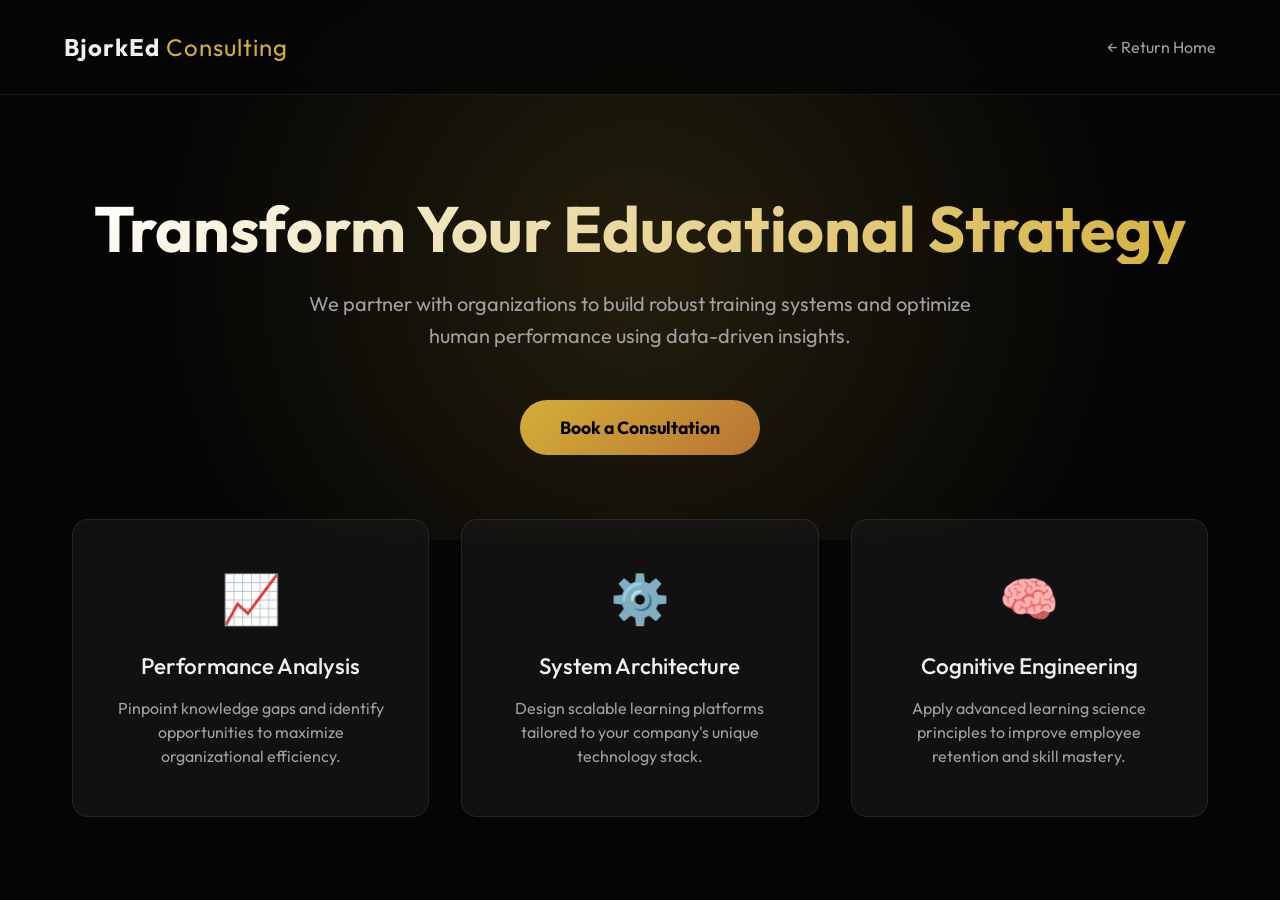
==== consulting/index.html @ 40d46040 "feat: add modern company front page, learning, and consulting platforms" ====
<!DOCTYPE html>
<html lang="en">
<head>
    <meta charset="UTF-8">
    <meta name="viewport" content="width=device-width, initial-scale=1.0">
    <title>Consulting Services | BjorkEd</title>
    <link href="https://fonts.googleapis.com/css2?family=Outfit:wght@300;400;500;700&display=swap" rel="stylesheet">
    <link rel="stylesheet" href="styles.css">
</head>
<body>
    <nav class="navbar">
        <div class="logo">BjorkEd <span>Consulting</span></div>
        <a href="/" class="back-link">← Return Home</a>
    </nav>

    <div class="hero-bg"></div>

    <main class="container">
        <section class="hero-section">
            <h1>Transform Your Educational Strategy</h1>
            <p>We partner with organizations to build robust training systems and optimize human performance using data-driven insights.</p>
            <button class="cta-btn">Book a Consultation</button>
        </section>

        <section class="services-grid">
            <div class="service-card">
                <div class="icon">📈</div>
                <h3>Performance Analysis</h3>
                <p>Pinpoint knowledge gaps and identify opportunities to maximize organizational efficiency.</p>
            </div>
            <div class="service-card">
                <div class="icon">⚙️</div>
                <h3>System Architecture</h3>
                <p>Design scalable learning platforms tailored to your company's unique technology stack.</p>
            </div>
            <div class="service-card">
                <div class="icon">🧠</div>
                <h3>Cognitive Engineering</h3>
                <p>Apply advanced learning science principles to improve employee retention and skill mastery.</p>
            </div>
        </section>
    </main>
</body>
</html>
---- consulting/styles.css ----
:root {
    --bg-color: #050505;
    --text-primary: #f0f0f0;
    --text-secondary: #a0a0a0;
    --accent-gold: #d4af37;
    --accent-copper: #b87333;
    --glass-bg: rgba(25, 25, 25, 0.6);
    --glass-border: rgba(255, 255, 255, 0.08);
}

* { margin: 0; padding: 0; box-sizing: border-box; }

body {
    font-family: 'Outfit', sans-serif;
    background-color: var(--bg-color);
    color: var(--text-primary);
    min-height: 100vh;
    display: flex;
    flex-direction: column;
}

.hero-bg {
    position: absolute;
    top: 0; left: 0; right: 0; height: 60vh;
    background: radial-gradient(circle at center, rgba(212, 175, 55, 0.15) 0%, transparent 70%);
    z-index: -1;
}

.navbar {
    padding: 2rem 4rem;
    display: flex;
    justify-content: space-between;
    align-items: center;
    border-bottom: 1px solid var(--glass-border);
    background: rgba(5,5,5,0.8);
    backdrop-filter: blur(10px);
    position: sticky;
    top: 0;
    z-index: 10;
}

.logo {
    font-size: 1.5rem;
    font-weight: 700;
    letter-spacing: 1px;
}
.logo span { color: var(--accent-gold); font-weight: 400; }

.back-link {
    color: var(--text-secondary);
    text-decoration: none;
    transition: color 0.3s;
}
.back-link:hover { color: #fff; }

.container {
    max-width: 1200px;
    margin: 0 auto;
    padding: 0 2rem;
    flex: 1;
    display: flex;
    flex-direction: column;
    justify-content: center;
}

.hero-section {
    text-align: center;
    padding: 6rem 0 4rem;
    animation: fadeIn 1s ease-out;
}

.hero-section h1 {
    font-size: 4rem;
    line-height: 1.1;
    margin-bottom: 1.5rem;
    background: linear-gradient(135deg, #fff, var(--accent-gold));
    -webkit-background-clip: text;
    color: transparent;
}

.hero-section p {
    font-size: 1.25rem;
    color: var(--text-secondary);
    max-width: 700px;
    margin: 0 auto 3rem;
    line-height: 1.6;
}

.cta-btn {
    background: linear-gradient(135deg, var(--accent-gold), var(--accent-copper));
    color: #000;
    font-size: 1.1rem;
    font-weight: 700;
    padding: 1rem 2.5rem;
    border: none;
    border-radius: 30px;
    cursor: pointer;
    transition: transform 0.3s, box-shadow 0.3s;
    font-family: inherit;
}
.cta-btn:hover {
    transform: translateY(-3px);
    box-shadow: 0 10px 20px rgba(212, 175, 55, 0.3);
}

.services-grid {
    display: grid;
    grid-template-columns: repeat(3, 1fr);
    gap: 2rem;
    padding-bottom: 5rem;
    animation: slideUp 1s ease-out 0.3s both;
}

.service-card {
    background: var(--glass-bg);
    border: 1px solid var(--glass-border);
    padding: 3rem 2rem;
    border-radius: 16px;
    text-align: center;
    backdrop-filter: blur(10px);
    transition: all 0.3s;
    position: relative;
    overflow: hidden;
}

.service-card::after {
    content: '';
    position: absolute;
    bottom: 0; left: 0; width: 100%; height: 3px;
    background: linear-gradient(to right, transparent, var(--accent-gold), transparent);
    opacity: 0;
    transition: opacity 0.3s;
}

.service-card:hover {
    transform: translateY(-5px);
    border-color: rgba(212, 175, 55, 0.3);
}
.service-card:hover::after { opacity: 1; }

.service-card .icon {
    font-size: 3rem;
    margin-bottom: 1.5rem;
}

.service-card h3 {
    font-size: 1.4rem;
    margin-bottom: 1rem;
    font-weight: 500;
}

.service-card p {
    color: var(--text-secondary);
    line-height: 1.5;
}

@keyframes fadeIn {
    from { opacity: 0; transform: scale(0.95); }
    to { opacity: 1; transform: scale(1); }
}

@keyframes slideUp {
    from { opacity: 0; transform: translateY(30px); }
    to { opacity: 1; transform: translateY(0); }
}
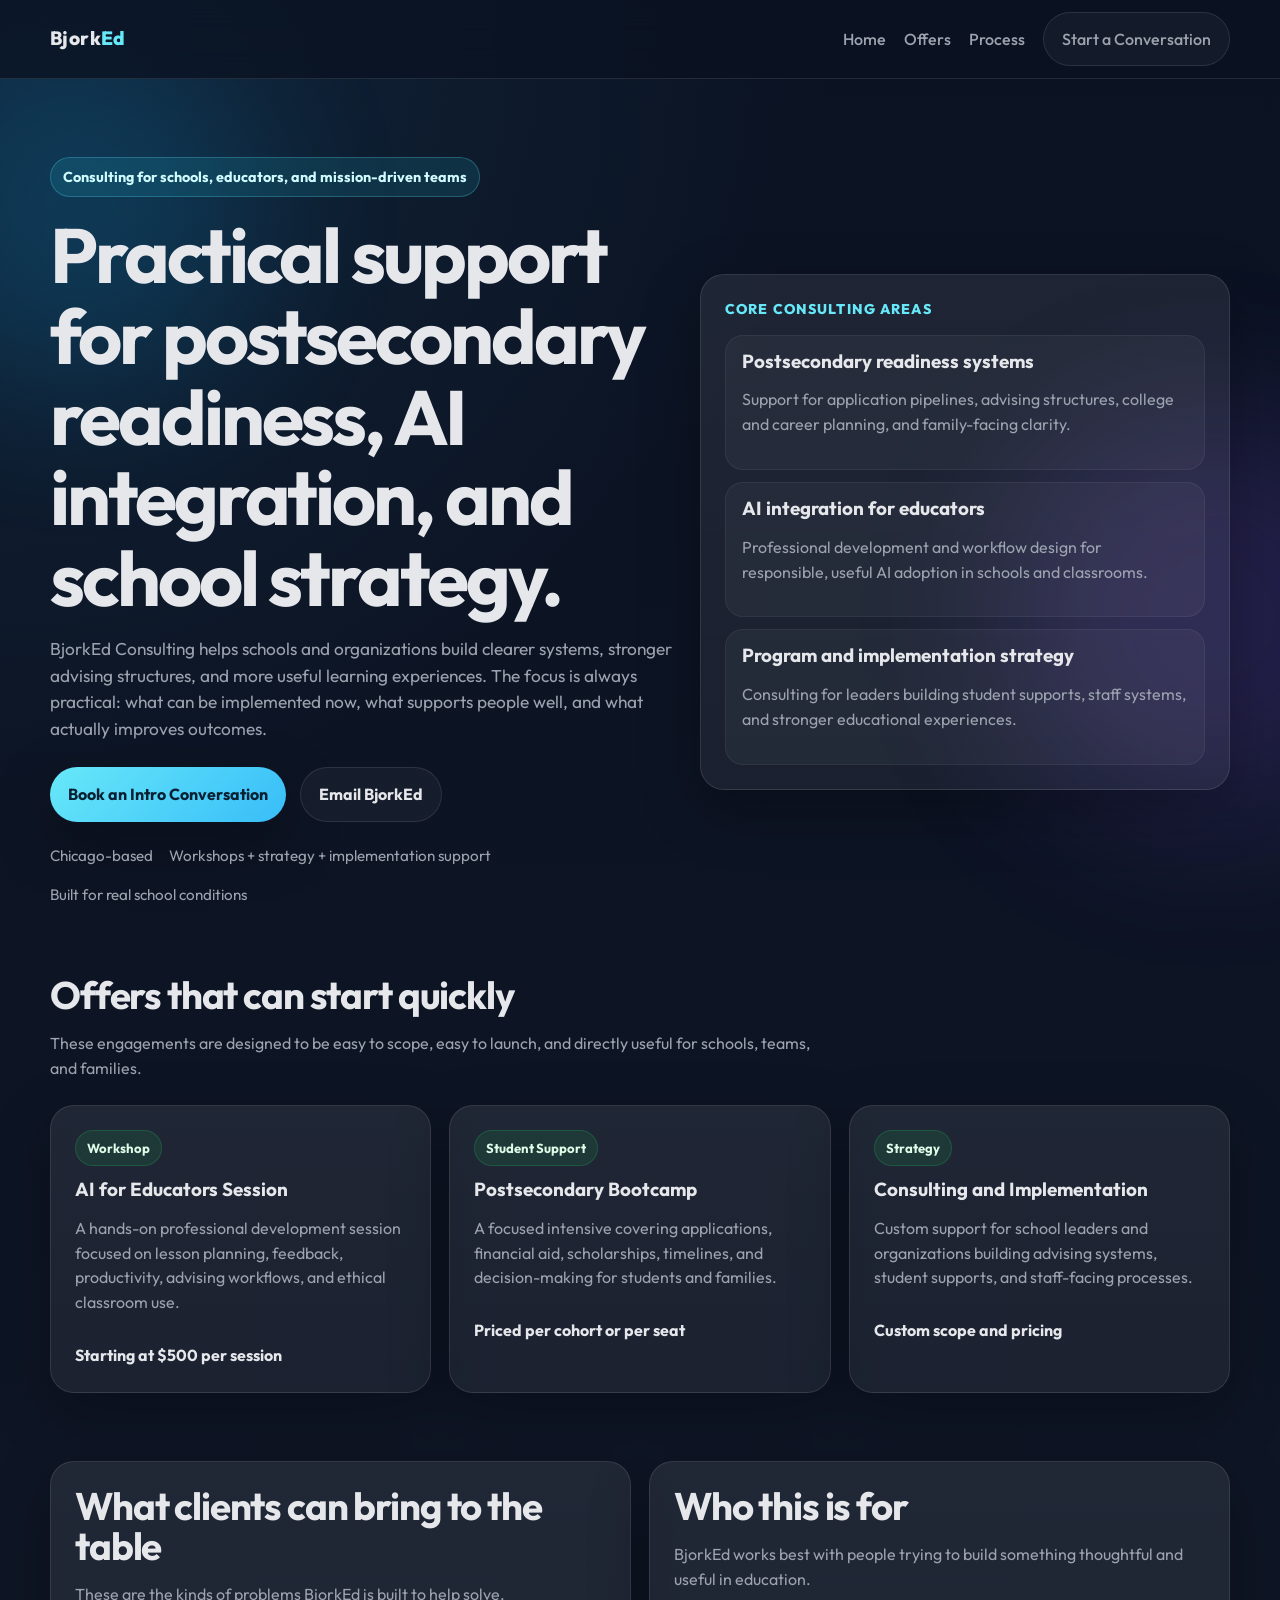
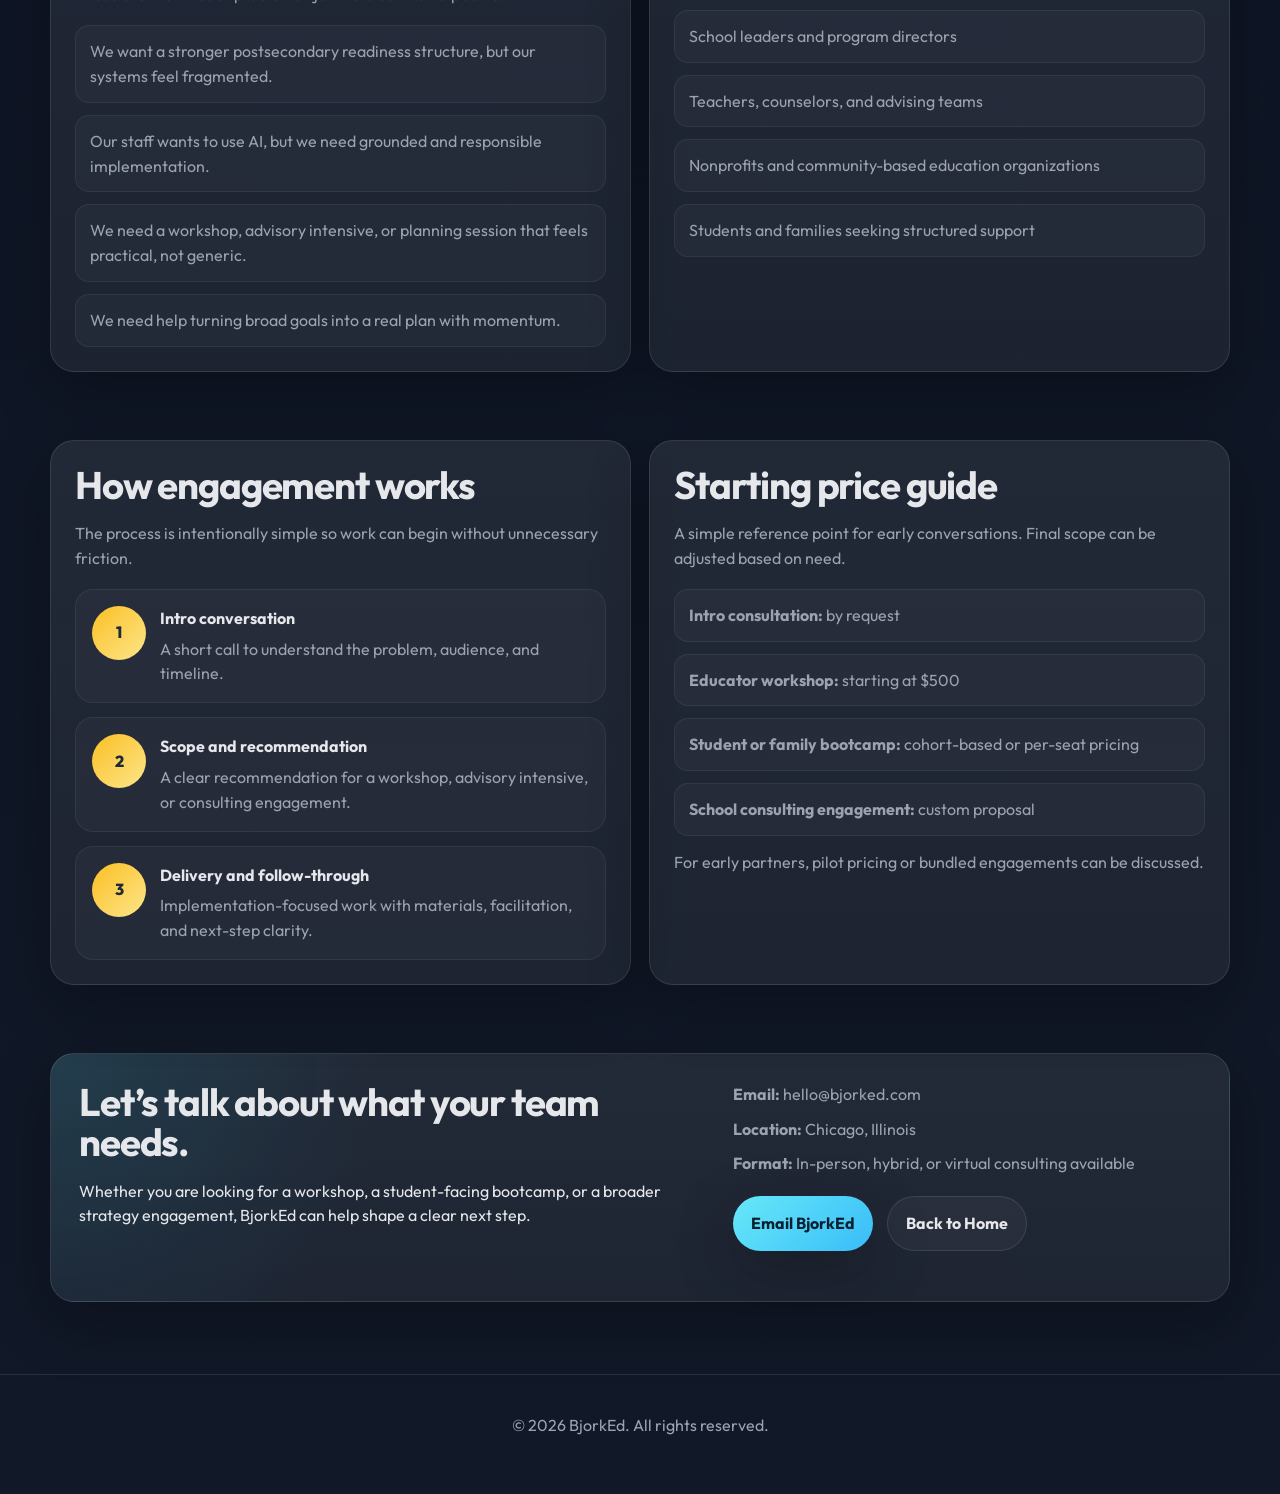
==== commit 5010e76d: "Revamp consulting/index.html with new layout and SEO Updated the HTML structure and styles for the c" ====
--- a/consulting/index.html
+++ b/consulting/index.html
@@ -1,44 +1,641 @@
 <!DOCTYPE html>
 <html lang="en">
 <head>
-    <meta charset="UTF-8">
-    <meta name="viewport" content="width=device-width, initial-scale=1.0">
-    <title>Consulting Services | BjorkEd</title>
-    <link href="https://fonts.googleapis.com/css2?family=Outfit:wght@300;400;500;700&display=swap" rel="stylesheet">
-    <link rel="stylesheet" href="styles.css">
+  <meta charset="UTF-8" />
+  <meta name="viewport" content="width=device-width, initial-scale=1.0" />
+  <meta
+    name="description"
+    content="BjorkEd consulting supports schools, educators, and mission-driven organizations with postsecondary readiness strategy, AI integration, workshops, and implementation support."
+  />
+  <title>BjorkEd Consulting | Strategy, Workshops, and School Support</title>
+
+  <link rel="preconnect" href="https://fonts.googleapis.com" />
+  <link rel="preconnect" href="https://fonts.gstatic.com" crossorigin />
+  <link
+    href="https://fonts.googleapis.com/css2?family=Outfit:wght@300;400;500;600;700;800&display=swap"
+    rel="stylesheet"
+  />
+  <style>
+    :root {
+      --bg: #0b1222;
+      --bg-2: #111827;
+      --panel: rgba(255, 255, 255, 0.06);
+      --panel-strong: rgba(255, 255, 255, 0.08);
+      --line: rgba(255, 255, 255, 0.1);
+      --text: #e5e7eb;
+      --muted: #9ca3af;
+      --accent: #67e8f9;
+      --accent-2: #38bdf8;
+      --green: #22c55e;
+      --gold: #fbbf24;
+      --shadow: 0 20px 60px rgba(0, 0, 0, 0.28);
+      --radius: 24px;
+      --max-width: 1180px;
+    }
+
+    * { box-sizing: border-box; }
+    html { scroll-behavior: smooth; }
+    body {
+      margin: 0;
+      font-family: "Outfit", sans-serif;
+      background:
+        radial-gradient(circle at top left, rgba(56, 189, 248, 0.12), transparent 25%),
+        linear-gradient(180deg, var(--bg) 0%, var(--bg-2) 100%);
+      color: var(--text);
+      line-height: 1.55;
+      overflow-x: hidden;
+    }
+
+    a { color: inherit; text-decoration: none; }
+
+    .container {
+      width: min(calc(100% - 32px), var(--max-width));
+      margin: 0 auto;
+    }
+
+    .background-blob {
+      position: fixed;
+      border-radius: 999px;
+      filter: blur(80px);
+      opacity: 0.18;
+      z-index: -1;
+      pointer-events: none;
+    }
+
+    .blob-1 {
+      width: 360px;
+      height: 360px;
+      background: #0ea5e9;
+      top: 4%;
+      left: -100px;
+    }
+
+    .blob-2 {
+      width: 420px;
+      height: 420px;
+      background: #8b5cf6;
+      right: -140px;
+      bottom: 8%;
+    }
+
+    .nav {
+      position: sticky;
+      top: 0;
+      z-index: 100;
+      backdrop-filter: blur(16px);
+      background: rgba(11, 18, 34, 0.78);
+      border-bottom: 1px solid var(--line);
+    }
+
+    .nav-inner {
+      display: flex;
+      align-items: center;
+      justify-content: space-between;
+      gap: 20px;
+      min-height: 78px;
+    }
+
+    .brand {
+      font-size: 1.2rem;
+      font-weight: 800;
+      letter-spacing: 0.02em;
+    }
+
+    .brand span { color: var(--accent); }
+
+    .nav-links {
+      display: flex;
+      align-items: center;
+      gap: 18px;
+      flex-wrap: wrap;
+    }
+
+    .nav-links a {
+      color: var(--muted);
+      font-weight: 500;
+      transition: color 0.2s ease;
+    }
+
+    .nav-links a:hover { color: var(--text); }
+
+    .menu-toggle {
+      display: none;
+      border: 1px solid var(--line);
+      background: rgba(255, 255, 255, 0.04);
+      color: var(--text);
+      border-radius: 14px;
+      padding: 10px 12px;
+      font-size: 1.1rem;
+      cursor: pointer;
+    }
+
+    .btn {
+      display: inline-flex;
+      align-items: center;
+      justify-content: center;
+      gap: 10px;
+      padding: 14px 18px;
+      border-radius: 999px;
+      font-weight: 700;
+      transition: transform 0.2s ease, border-color 0.2s ease, background 0.2s ease;
+    }
+
+    .btn:hover { transform: translateY(-1px); }
+
+    .btn-primary {
+      color: #082032;
+      background: linear-gradient(135deg, var(--accent), var(--accent-2));
+      box-shadow: var(--shadow);
+    }
+
+    .btn-secondary {
+      color: var(--text);
+      background: rgba(255, 255, 255, 0.04);
+      border: 1px solid var(--line);
+    }
+
+    h1, h2, h3 {
+      margin: 0 0 14px;
+      line-height: 1.05;
+    }
+
+    h1 {
+      font-size: clamp(2.7rem, 6vw, 4.8rem);
+      letter-spacing: -0.04em;
+    }
+
+    h2 {
+      font-size: clamp(1.8rem, 3vw, 2.5rem);
+      letter-spacing: -0.03em;
+    }
+
+    h3 { font-size: 1.18rem; }
+
+    .hero {
+      padding: 78px 0 34px;
+    }
+
+    .hero-grid {
+      display: grid;
+      grid-template-columns: 1.08fr 0.92fr;
+      gap: 28px;
+      align-items: center;
+    }
+
+    .eyebrow {
+      display: inline-block;
+      margin-bottom: 18px;
+      padding: 8px 12px;
+      font-size: 0.9rem;
+      font-weight: 700;
+      border-radius: 999px;
+      color: #cffafe;
+      background: rgba(34, 211, 238, 0.12);
+      border: 1px solid rgba(103, 232, 249, 0.24);
+    }
+
+    .subtitle,
+    .section-head p,
+    .card p,
+    .feature-list li,
+    .note,
+    .step p,
+    .contact-list li,
+    .hero-panel p,
+    .audience-list li,
+    .price-list li {
+      color: var(--muted);
+    }
+
+    .subtitle {
+      max-width: 720px;
+      font-size: 1.08rem;
+      margin-bottom: 24px;
+    }
+
+    .hero-actions,
+    .button-row {
+      display: flex;
+      gap: 14px;
+      flex-wrap: wrap;
+      margin-bottom: 22px;
+    }
+
+    .proof-points {
+      display: flex;
+      flex-wrap: wrap;
+      gap: 16px;
+      color: var(--muted);
+      font-size: 0.95rem;
+    }
+
+    .hero-panel,
+    .card,
+    .cta-box {
+      border: 1px solid var(--line);
+      background: linear-gradient(180deg, var(--panel-strong), var(--panel));
+      border-radius: var(--radius);
+      box-shadow: var(--shadow);
+    }
+
+    .hero-panel,
+    .card { padding: 24px; }
+
+    .card-label {
+      font-size: 0.88rem;
+      text-transform: uppercase;
+      letter-spacing: 0.08em;
+      font-weight: 800;
+      color: var(--accent);
+      margin-bottom: 14px;
+    }
+
+    .panel-block {
+      padding: 16px;
+      border-radius: 18px;
+      border: 1px solid rgba(255, 255, 255, 0.06);
+      background: rgba(255, 255, 255, 0.04);
+      margin-bottom: 12px;
+    }
+
+    .panel-block:last-child { margin-bottom: 0; }
+
+    .section { padding: 34px 0; }
+
+    .section-head {
+      max-width: 760px;
+      margin-bottom: 24px;
+    }
+
+    .section-head.compact { margin-bottom: 18px; }
+
+    .grid-3,
+    .grid-2 {
+      display: grid;
+      gap: 18px;
+    }
+
+    .grid-3 { grid-template-columns: repeat(3, 1fr); }
+    .grid-2 { grid-template-columns: 1fr 1fr; }
+
+    .tag {
+      display: inline-block;
+      margin-bottom: 14px;
+      padding: 7px 11px;
+      border-radius: 999px;
+      font-size: 0.82rem;
+      font-weight: 700;
+      color: #dcfce7;
+      background: rgba(34, 197, 94, 0.12);
+      border: 1px solid rgba(34, 197, 94, 0.22);
+    }
+
+    .price {
+      display: inline-block;
+      margin-top: 12px;
+      font-weight: 700;
+      color: var(--text);
+    }
+
+    .feature-list,
+    .audience-list,
+    .price-list,
+    .contact-list {
+      list-style: none;
+      padding: 0;
+      margin: 0;
+    }
+
+    .feature-list,
+    .audience-list,
+    .price-list {
+      display: grid;
+      gap: 12px;
+    }
+
+    .feature-list li,
+    .audience-list li,
+    .price-list li {
+      padding: 13px 14px;
+      border-radius: 14px;
+      border: 1px solid rgba(255, 255, 255, 0.06);
+      background: rgba(255, 255, 255, 0.03);
+    }
+
+    .steps {
+      display: grid;
+      gap: 14px;
+    }
+
+    .step {
+      display: grid;
+      grid-template-columns: 54px 1fr;
+      gap: 14px;
+      padding: 16px;
+      border-radius: 18px;
+      border: 1px solid rgba(255, 255, 255, 0.06);
+      background: rgba(255, 255, 255, 0.03);
+    }
+
+    .step-number {
+      width: 54px;
+      height: 54px;
+      display: grid;
+      place-items: center;
+      border-radius: 50%;
+      font-weight: 800;
+      color: #1f2937;
+      background: linear-gradient(135deg, var(--gold), #fde68a);
+    }
+
+    .step p { margin: 6px 0 0; }
+
+    .cta-box {
+      padding: 28px;
+      display: grid;
+      grid-template-columns: 1.15fr 0.85fr;
+      gap: 20px;
+      background:
+        radial-gradient(circle at top left, rgba(34, 211, 238, 0.12), transparent 28%),
+        linear-gradient(180deg, var(--panel-strong), var(--panel));
+    }
+
+    .contact-panel {
+      display: flex;
+      flex-direction: column;
+      justify-content: center;
+    }
+
+    .contact-list {
+      display: grid;
+      gap: 10px;
+      margin-bottom: 20px;
+    }
+
+    footer {
+      padding: 22px 16px 40px;
+      text-align: center;
+      color: var(--muted);
+      border-top: 1px solid var(--line);
+    }
+
+    @media (max-width: 980px) {
+      .hero-grid,
+      .grid-3,
+      .grid-2,
+      .cta-box {
+        grid-template-columns: 1fr;
+      }
+    }
+
+    @media (max-width: 760px) {
+      .menu-toggle {
+        display: inline-flex;
+      }
+
+      .nav-inner {
+        align-items: flex-start;
+        flex-wrap: wrap;
+        padding: 14px 0;
+      }
+
+      .nav-links {
+        display: none;
+        width: 100%;
+        flex-direction: column;
+        align-items: flex-start;
+        gap: 14px;
+        padding-top: 12px;
+      }
+
+      .nav-links.open { display: flex; }
+      .hero { padding-top: 56px; }
+      .hero-actions, .button-row { flex-direction: column; }
+      .hero-actions .btn, .button-row .btn { width: 100%; }
+      .proof-points { flex-direction: column; gap: 10px; }
+    }
+  </style>
 </head>
 <body>
-    <nav class="navbar">
-        <div class="logo">BjorkEd <span>Consulting</span></div>
-        <a href="/" class="back-link">← Return Home</a>
-    </nav>
-
-    <div class="hero-bg"></div>
-
-    <main class="container">
-        <section class="hero-section">
-            <h1>Transform Your Educational Strategy</h1>
-            <p>We partner with organizations to build robust training systems and optimize human performance using data-driven insights.</p>
-            <button class="cta-btn">Book a Consultation</button>
-        </section>
-
-        <section class="services-grid">
-            <div class="service-card">
-                <div class="icon">📈</div>
-                <h3>Performance Analysis</h3>
-                <p>Pinpoint knowledge gaps and identify opportunities to maximize organizational efficiency.</p>
+  <div class="background-blob blob-1"></div>
+  <div class="background-blob blob-2"></div>
+
+  <nav class="nav">
+    <div class="container nav-inner">
+      <a class="brand" href="../index.html">Bjork<span>Ed</span></a>
+
+      <button class="menu-toggle" id="menu-toggle" aria-label="Toggle menu" aria-expanded="false">
+        ☰
+      </button>
+
+      <div class="nav-links" id="nav-links">
+        <a href="../index.html">Home</a>
+        <a href="#offers">Offers</a>
+        <a href="#process">Process</a>
+        <a href="#contact" class="btn btn-secondary">Start a Conversation</a>
+      </div>
+    </div>
+  </nav>
+
+  <main>
+    <section class="hero container">
+      <div class="hero-grid">
+        <div>
+          <div class="eyebrow">Consulting for schools, educators, and mission-driven teams</div>
+          <h1>Practical support for postsecondary readiness, AI integration, and school strategy.</h1>
+          <p class="subtitle">
+            BjorkEd Consulting helps schools and organizations build clearer systems, stronger advising structures, and more useful learning experiences. The focus is always practical: what can be implemented now, what supports people well, and what actually improves outcomes.
+          </p>
+          <div class="hero-actions">
+            <a href="#contact" class="btn btn-primary">Book an Intro Conversation</a>
+            <a href="mailto:hello@bjorked.com?subject=BjorkEd%20Consulting%20Inquiry" class="btn btn-secondary">Email BjorkEd</a>
+          </div>
+          <div class="proof-points">
+            <span>Chicago-based</span>
+            <span>Workshops + strategy + implementation support</span>
+            <span>Built for real school conditions</span>
+          </div>
+        </div>
+
+        <div class="hero-panel">
+          <div class="card-label">Core consulting areas</div>
+          <div class="panel-block">
+            <h3>Postsecondary readiness systems</h3>
+            <p>Support for application pipelines, advising structures, college and career planning, and family-facing clarity.</p>
+          </div>
+          <div class="panel-block">
+            <h3>AI integration for educators</h3>
+            <p>Professional development and workflow design for responsible, useful AI adoption in schools and classrooms.</p>
+          </div>
+          <div class="panel-block">
+            <h3>Program and implementation strategy</h3>
+            <p>Consulting for leaders building student supports, staff systems, and stronger educational experiences.</p>
+          </div>
+        </div>
+      </div>
+    </section>
+
+    <section id="offers" class="section container">
+      <div class="section-head">
+        <h2>Offers that can start quickly</h2>
+        <p>These engagements are designed to be easy to scope, easy to launch, and directly useful for schools, teams, and families.</p>
+      </div>
+
+      <div class="grid-3">
+        <article class="card">
+          <span class="tag">Workshop</span>
+          <h3>AI for Educators Session</h3>
+          <p>
+            A hands-on professional development session focused on lesson planning, feedback, productivity, advising workflows, and ethical classroom use.
+          </p>
+          <span class="price">Starting at $500 per session</span>
+        </article>
+
+        <article class="card">
+          <span class="tag">Student Support</span>
+          <h3>Postsecondary Bootcamp</h3>
+          <p>
+            A focused intensive covering applications, financial aid, scholarships, timelines, and decision-making for students and families.
+          </p>
+          <span class="price">Priced per cohort or per seat</span>
+        </article>
+
+        <article class="card">
+          <span class="tag">Strategy</span>
+          <h3>Consulting and Implementation</h3>
+          <p>
+            Custom support for school leaders and organizations building advising systems, student supports, and staff-facing processes.
+          </p>
+          <span class="price">Custom scope and pricing</span>
+        </article>
+      </div>
+    </section>
+
+    <section class="section container">
+      <div class="grid-2">
+        <article class="card">
+          <div class="section-head compact">
+            <h2>What clients can bring to the table</h2>
+            <p>These are the kinds of problems BjorkEd is built to help solve.</p>
+          </div>
+          <ul class="audience-list">
+            <li>We want a stronger postsecondary readiness structure, but our systems feel fragmented.</li>
+            <li>Our staff wants to use AI, but we need grounded and responsible implementation.</li>
+            <li>We need a workshop, advisory intensive, or planning session that feels practical, not generic.</li>
+            <li>We need help turning broad goals into a real plan with momentum.</li>
+          </ul>
+        </article>
+
+        <article class="card">
+          <div class="section-head compact">
+            <h2>Who this is for</h2>
+            <p>BjorkEd works best with people trying to build something thoughtful and useful in education.</p>
+          </div>
+          <ul class="feature-list">
+            <li>School leaders and program directors</li>
+            <li>Teachers, counselors, and advising teams</li>
+            <li>Nonprofits and community-based education organizations</li>
+            <li>Students and families seeking structured support</li>
+          </ul>
+        </article>
+      </div>
+    </section>
+
+    <section id="process" class="section container">
+      <div class="grid-2">
+        <article class="card">
+          <div class="section-head compact">
+            <h2>How engagement works</h2>
+            <p>The process is intentionally simple so work can begin without unnecessary friction.</p>
+          </div>
+          <div class="steps">
+            <div class="step">
+              <div class="step-number">1</div>
+              <div>
+                <strong>Intro conversation</strong>
+                <p>A short call to understand the problem, audience, and timeline.</p>
+              </div>
             </div>
-            <div class="service-card">
-                <div class="icon">⚙️</div>
-                <h3>System Architecture</h3>
-                <p>Design scalable learning platforms tailored to your company's unique technology stack.</p>
+            <div class="step">
+              <div class="step-number">2</div>
+              <div>
+                <strong>Scope and recommendation</strong>
+                <p>A clear recommendation for a workshop, advisory intensive, or consulting engagement.</p>
+              </div>
             </div>
-            <div class="service-card">
-                <div class="icon">🧠</div>
-                <h3>Cognitive Engineering</h3>
-                <p>Apply advanced learning science principles to improve employee retention and skill mastery.</p>
+            <div class="step">
+              <div class="step-number">3</div>
+              <div>
+                <strong>Delivery and follow-through</strong>
+                <p>Implementation-focused work with materials, facilitation, and next-step clarity.</p>
+              </div>
             </div>
-        </section>
-    </main>
+          </div>
+        </article>
+
+        <article class="card">
+          <div class="section-head compact">
+            <h2>Starting price guide</h2>
+            <p>A simple reference point for early conversations. Final scope can be adjusted based on need.</p>
+          </div>
+          <ul class="price-list">
+            <li><strong>Intro consultation:</strong> by request</li>
+            <li><strong>Educator workshop:</strong> starting at $500</li>
+            <li><strong>Student or family bootcamp:</strong> cohort-based or per-seat pricing</li>
+            <li><strong>School consulting engagement:</strong> custom proposal</li>
+          </ul>
+          <p class="note" style="margin-top: 14px;">For early partners, pilot pricing or bundled engagements can be discussed.</p>
+        </article>
+      </div>
+    </section>
+
+    <section id="contact" class="section container" style="padding-bottom:72px;">
+      <div class="cta-box">
+        <div>
+          <h2>Let’s talk about what your team needs.</h2>
+          <p>
+            Whether you are looking for a workshop, a student-facing bootcamp, or a broader strategy engagement, BjorkEd can help shape a clear next step.
+          </p>
+        </div>
+        <div class="contact-panel">
+          <ul class="contact-list">
+            <li><strong>Email:</strong> hello@bjorked.com</li>
+            <li><strong>Location:</strong> Chicago, Illinois</li>
+            <li><strong>Format:</strong> In-person, hybrid, or virtual consulting available</li>
+          </ul>
+          <div class="button-row">
+            <a class="btn btn-primary" href="mailto:hello@bjorked.com?subject=BjorkEd%20Consulting%20Inquiry">Email BjorkEd</a>
+            <a class="btn btn-secondary" href="../index.html">Back to Home</a>
+          </div>
+        </div>
+      </div>
+    </section>
+  </main>
+
+  <footer>
+    <p>&copy; <span id="year"></span> BjorkEd. All rights reserved.</p>
+  </footer>
+
+  <script>
+    const yearEl = document.getElementById("year");
+    if (yearEl) yearEl.textContent = new Date().getFullYear();
+
+    const menuToggle = document.getElementById("menu-toggle");
+    const navLinks = document.getElementById("nav-links");
+
+    if (menuToggle && navLinks) {
+      menuToggle.addEventListener("click", () => {
+        const isOpen = navLinks.classList.toggle("open");
+        menuToggle.setAttribute("aria-expanded", String(isOpen));
+      });
+
+      navLinks.querySelectorAll("a").forEach((link) => {
+        link.addEventListener("click", () => {
+          navLinks.classList.remove("open");
+          menuToggle.setAttribute("aria-expanded", "false");
+        });
+      });
+    }
+  </script>
 </body>
 </html>
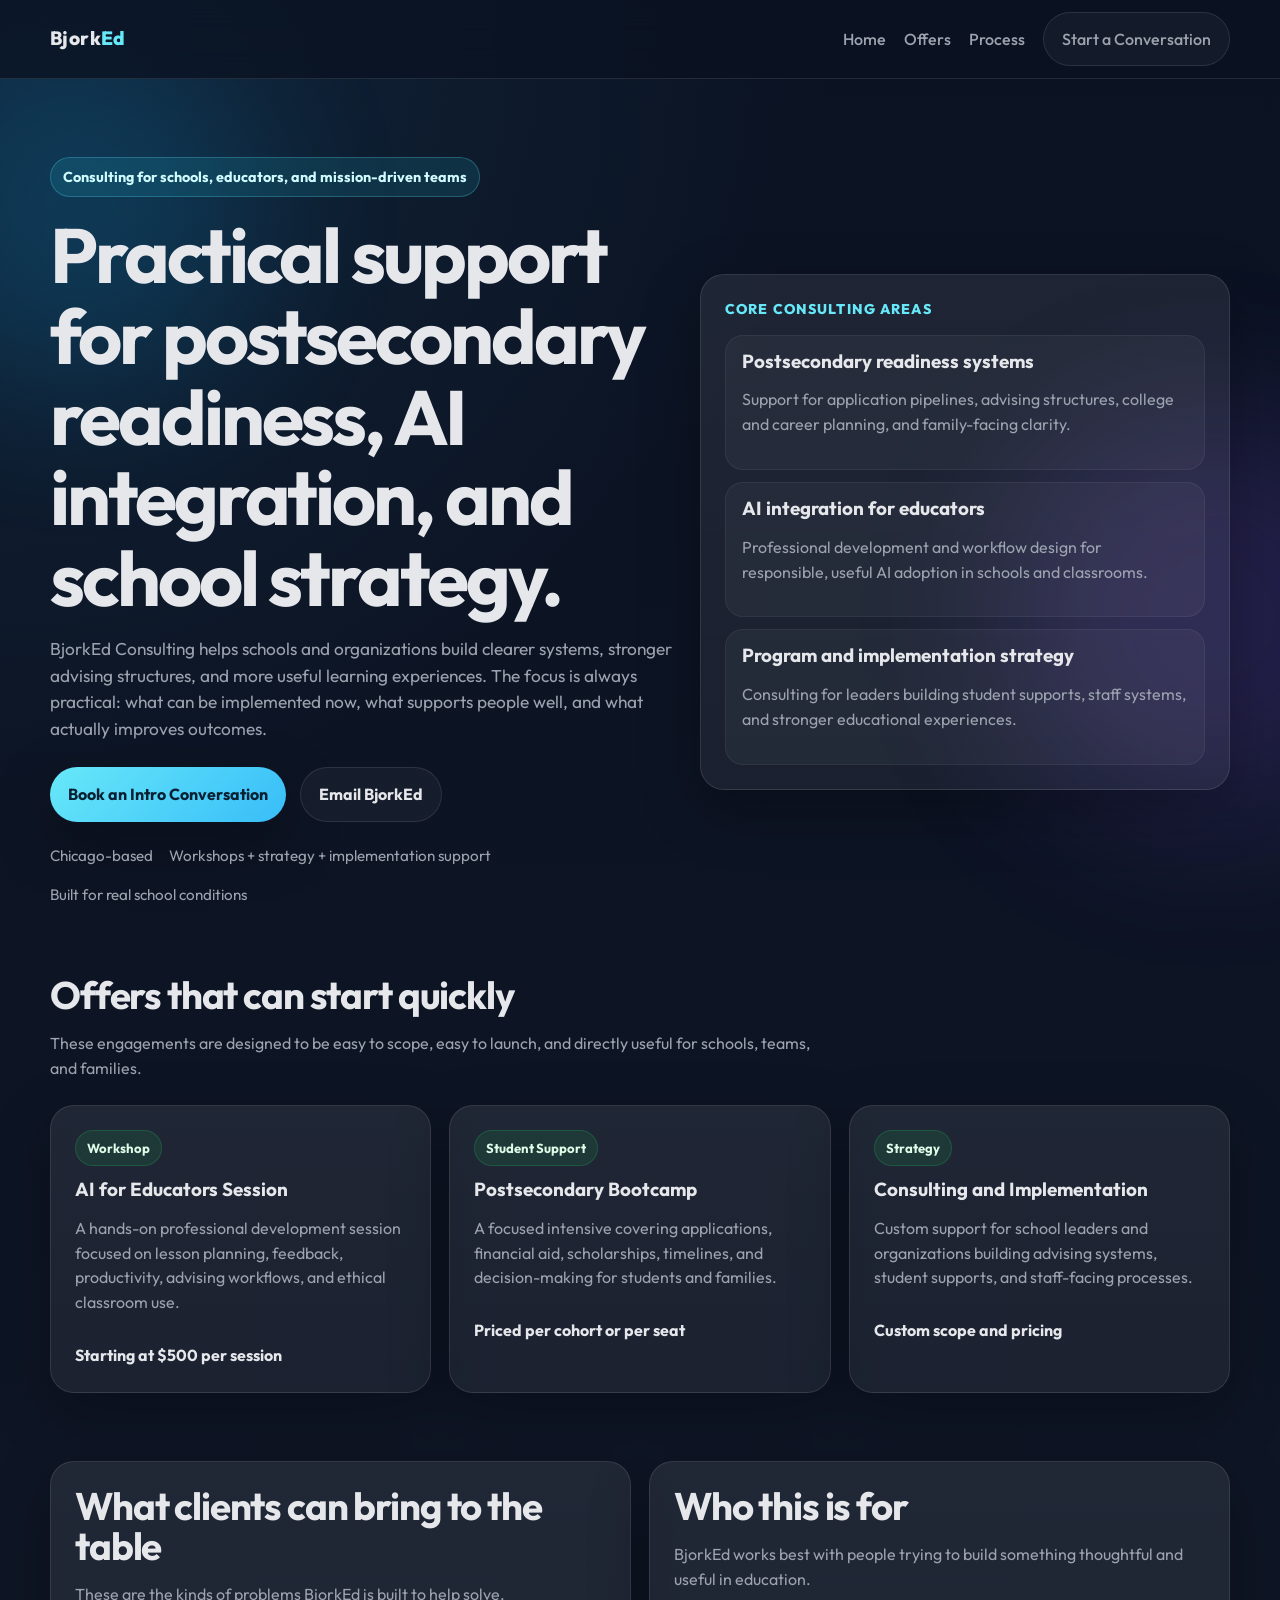
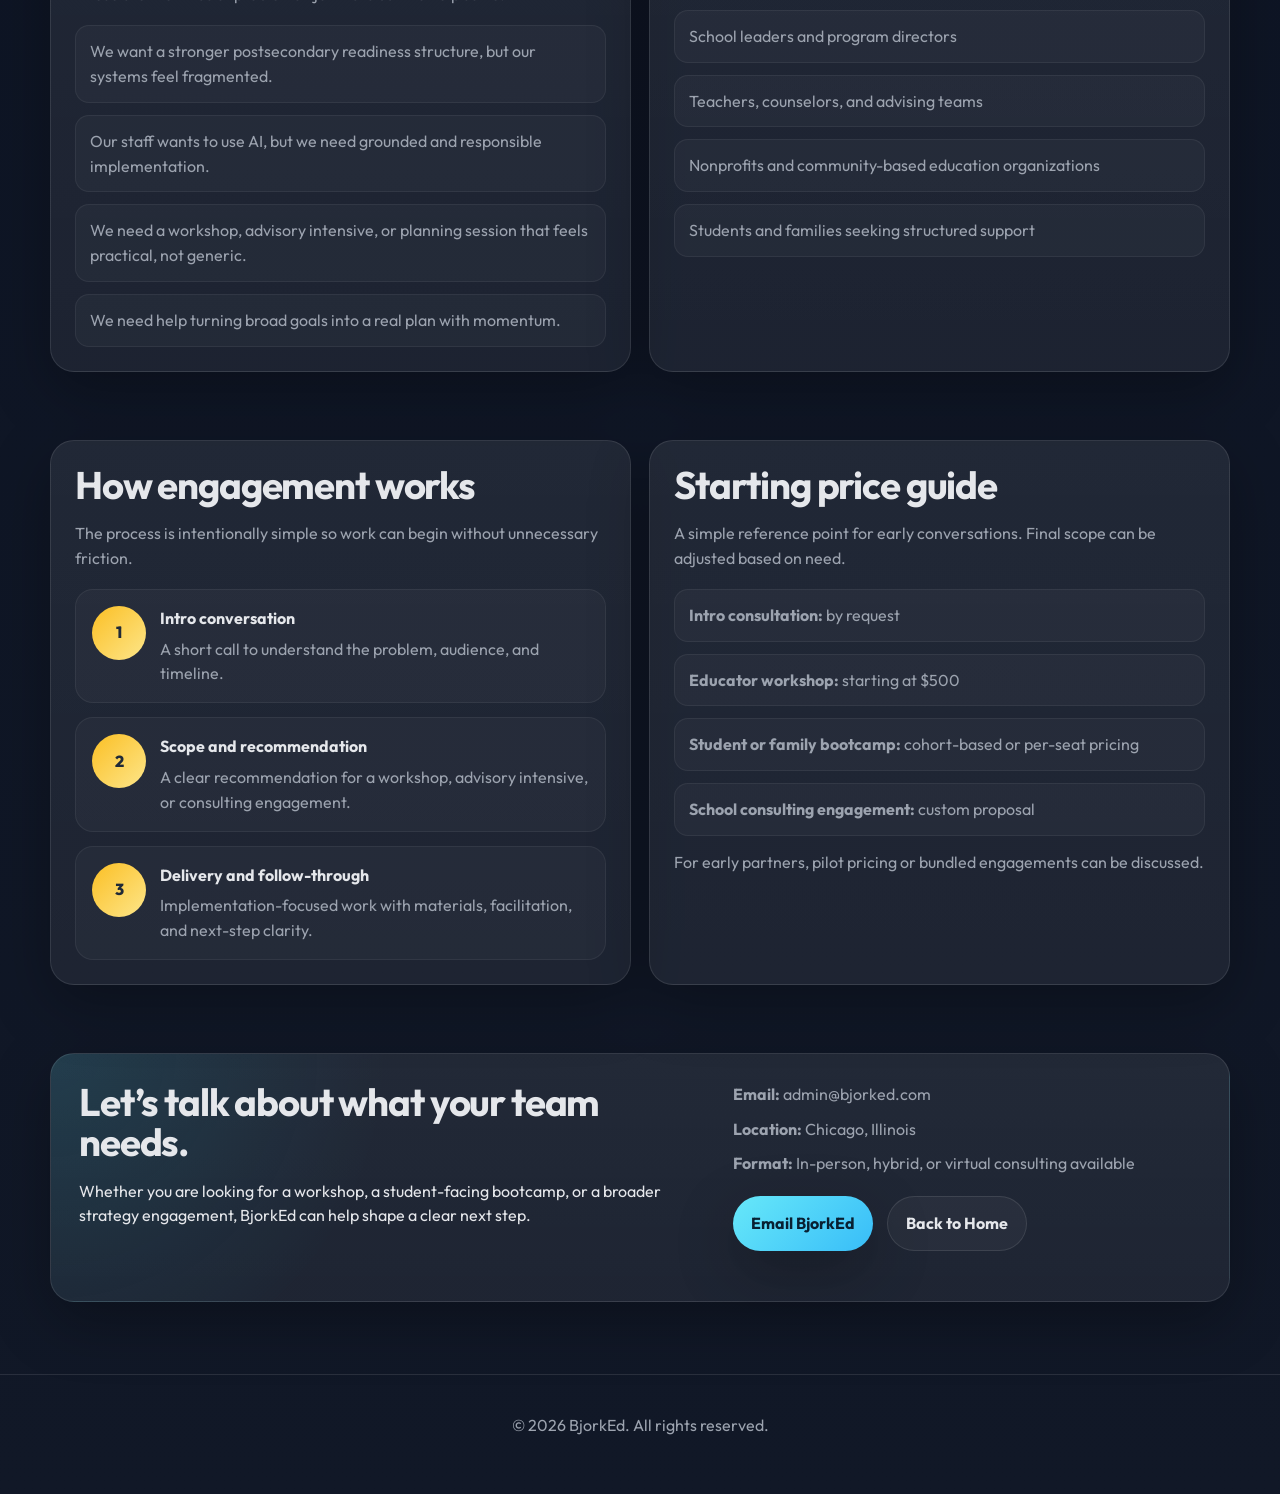
==== commit 2dcb7569: "Update contact email from hello@ to admin@" ====
--- a/consulting/index.html
+++ b/consulting/index.html
@@ -599,12 +599,12 @@
         </div>
         <div class="contact-panel">
           <ul class="contact-list">
-            <li><strong>Email:</strong> hello@bjorked.com</li>
+            <li><strong>Email:</strong> admin@bjorked.com</li>
             <li><strong>Location:</strong> Chicago, Illinois</li>
             <li><strong>Format:</strong> In-person, hybrid, or virtual consulting available</li>
           </ul>
           <div class="button-row">
-            <a class="btn btn-primary" href="mailto:hello@bjorked.com?subject=BjorkEd%20Consulting%20Inquiry">Email BjorkEd</a>
+            <a class="btn btn-primary" href="mailto:admin@bjorked.com?subject=BjorkEd%20Consulting%20Inquiry">Email BjorkEd</a>
             <a class="btn btn-secondary" href="../index.html">Back to Home</a>
           </div>
         </div>
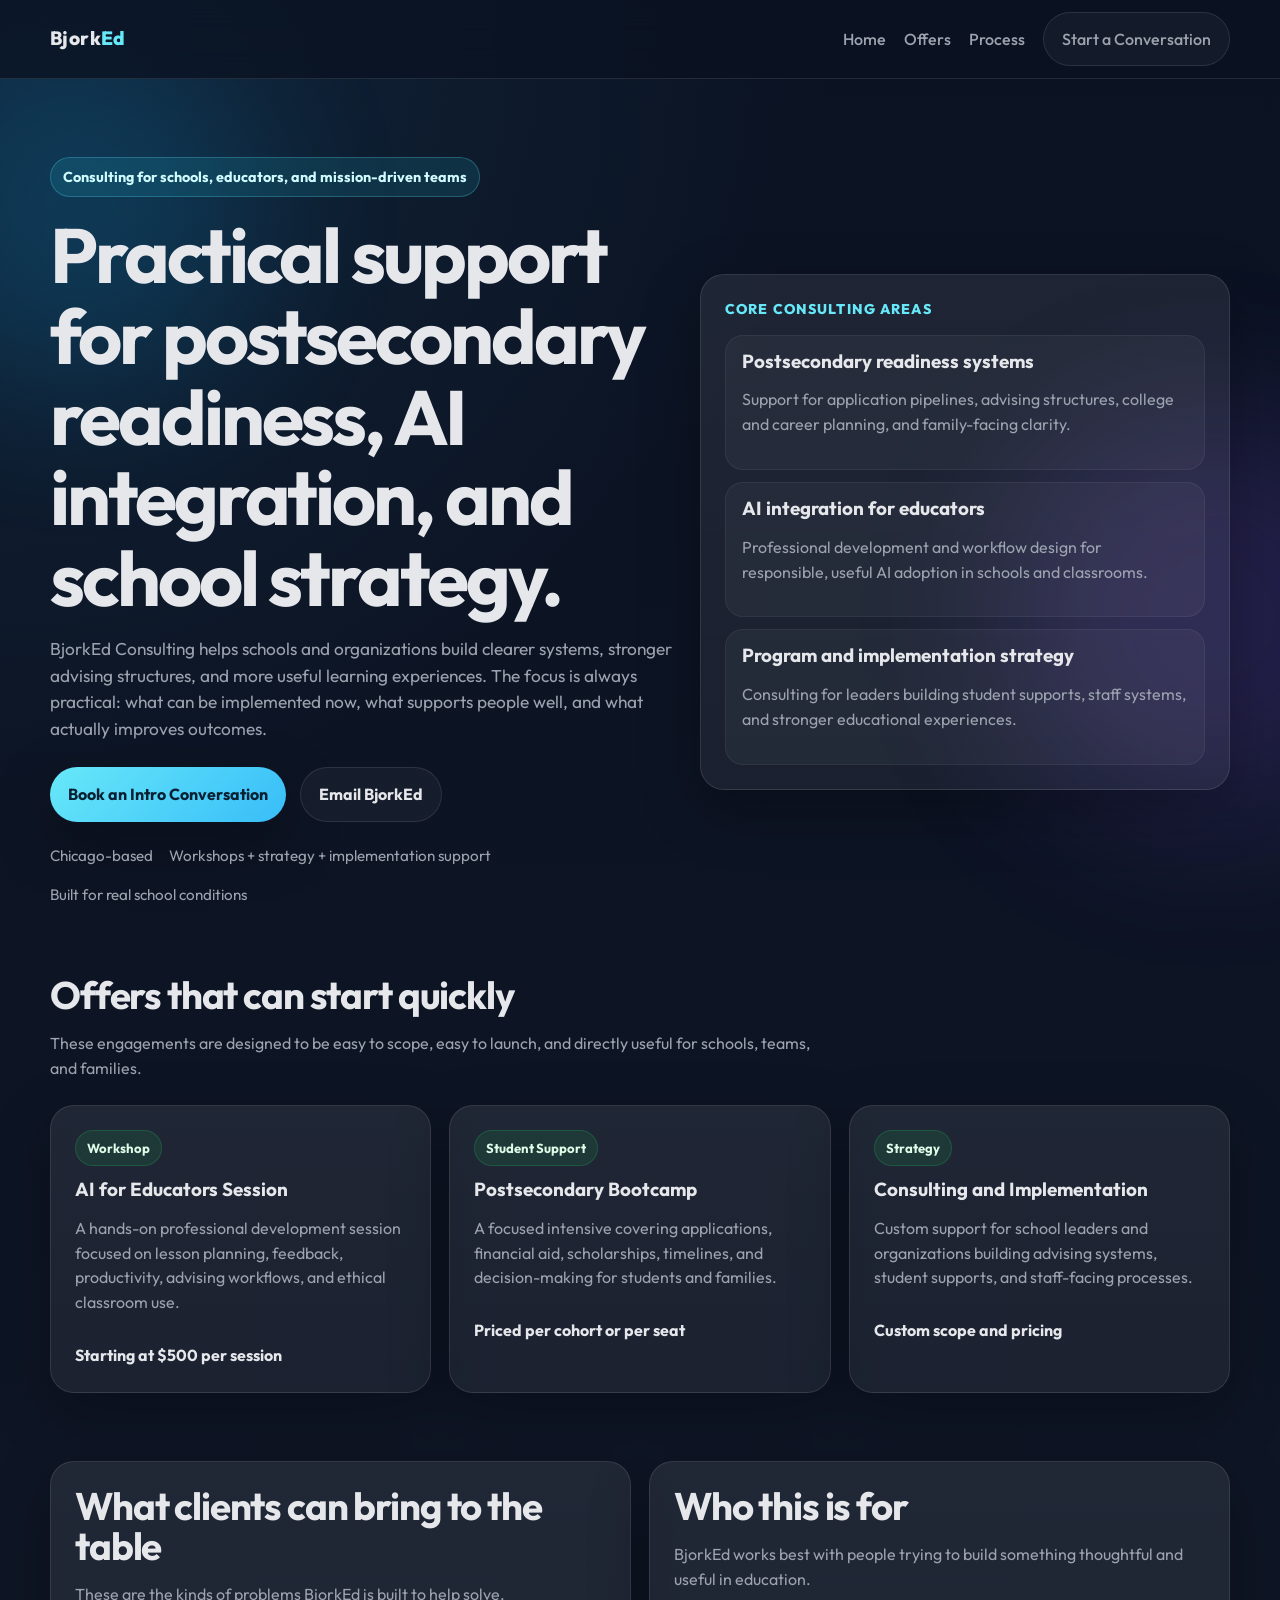
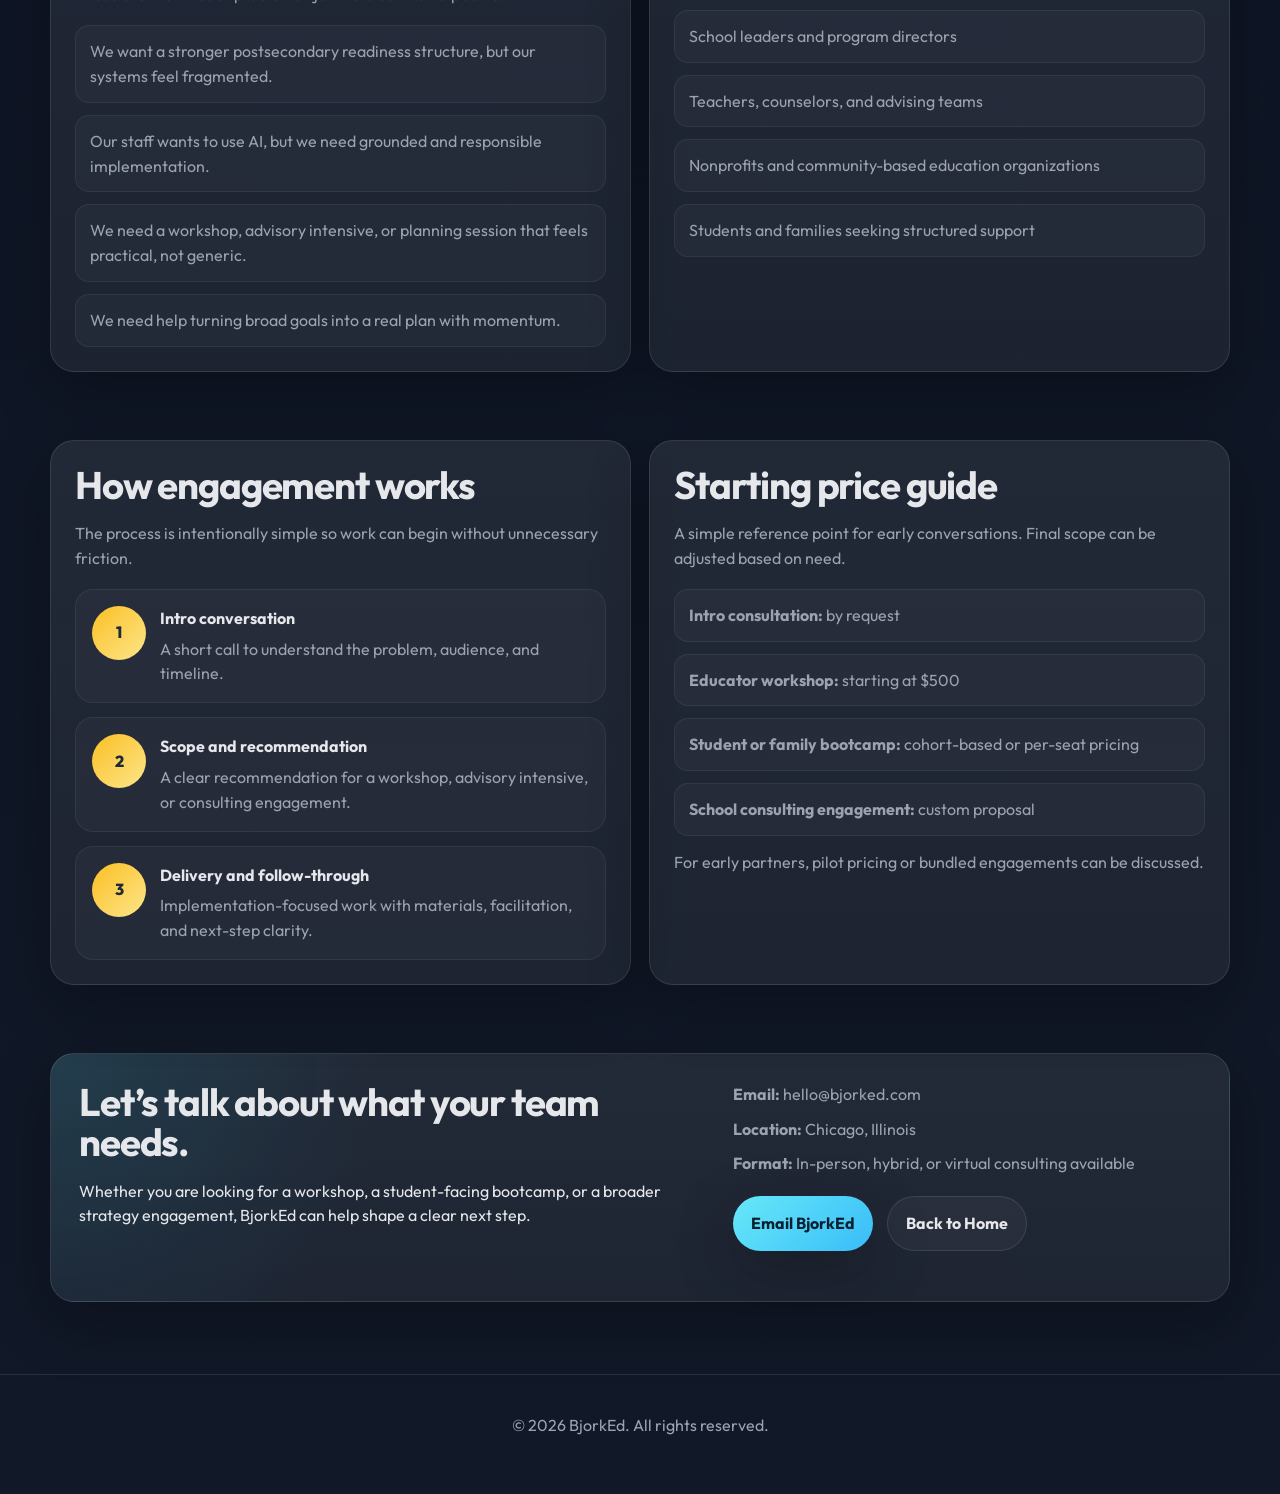
==== commit d4defe22: "Update contact email address in index.html" ====
--- a/consulting/index.html
+++ b/consulting/index.html
@@ -599,12 +599,12 @@
         </div>
         <div class="contact-panel">
           <ul class="contact-list">
-            <li><strong>Email:</strong> admin@bjorked.com</li>
+            <li><strong>Email:</strong> hello@bjorked.com</li>
             <li><strong>Location:</strong> Chicago, Illinois</li>
             <li><strong>Format:</strong> In-person, hybrid, or virtual consulting available</li>
           </ul>
           <div class="button-row">
-            <a class="btn btn-primary" href="mailto:admin@bjorked.com?subject=BjorkEd%20Consulting%20Inquiry">Email BjorkEd</a>
+            <a class="btn btn-primary" href="mailto:hello@bjorked.com?subject=BjorkEd%20Consulting%20Inquiry">Email BjorkEd</a>
             <a class="btn btn-secondary" href="../index.html">Back to Home</a>
           </div>
         </div>
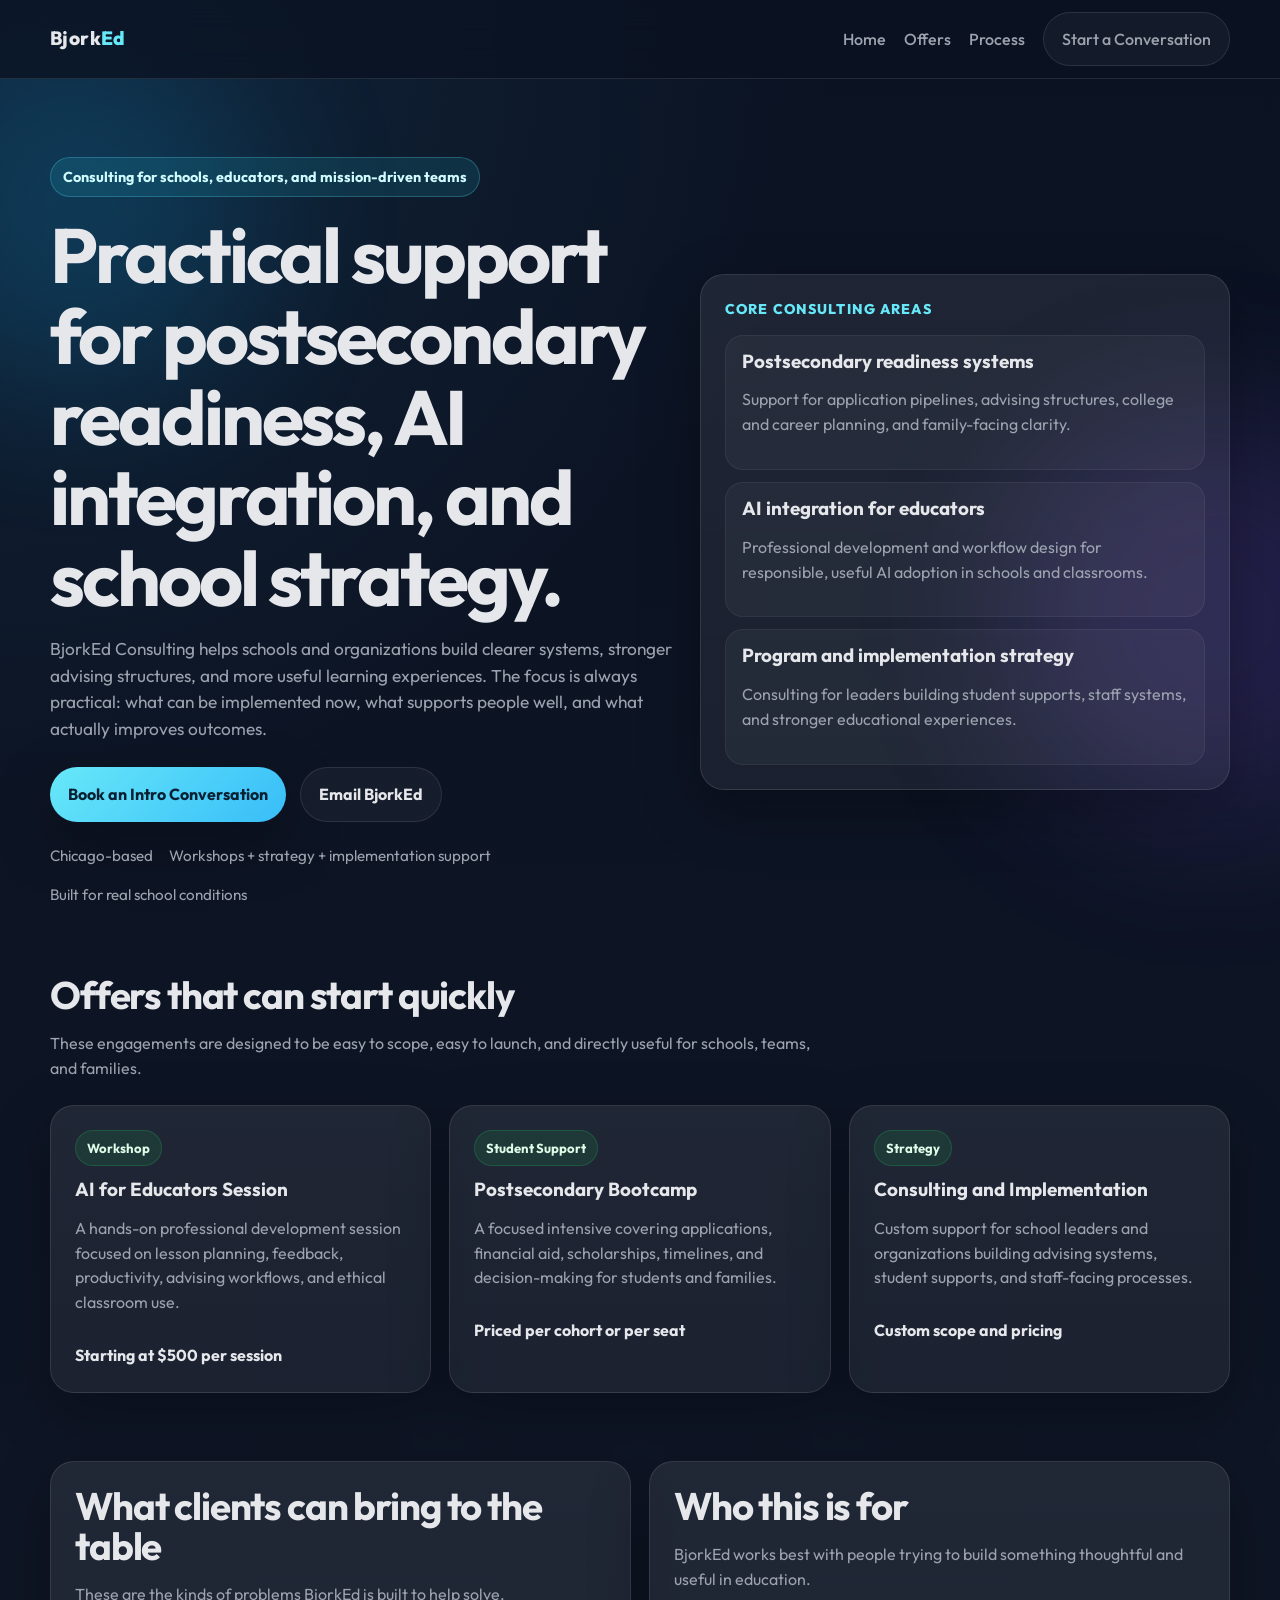
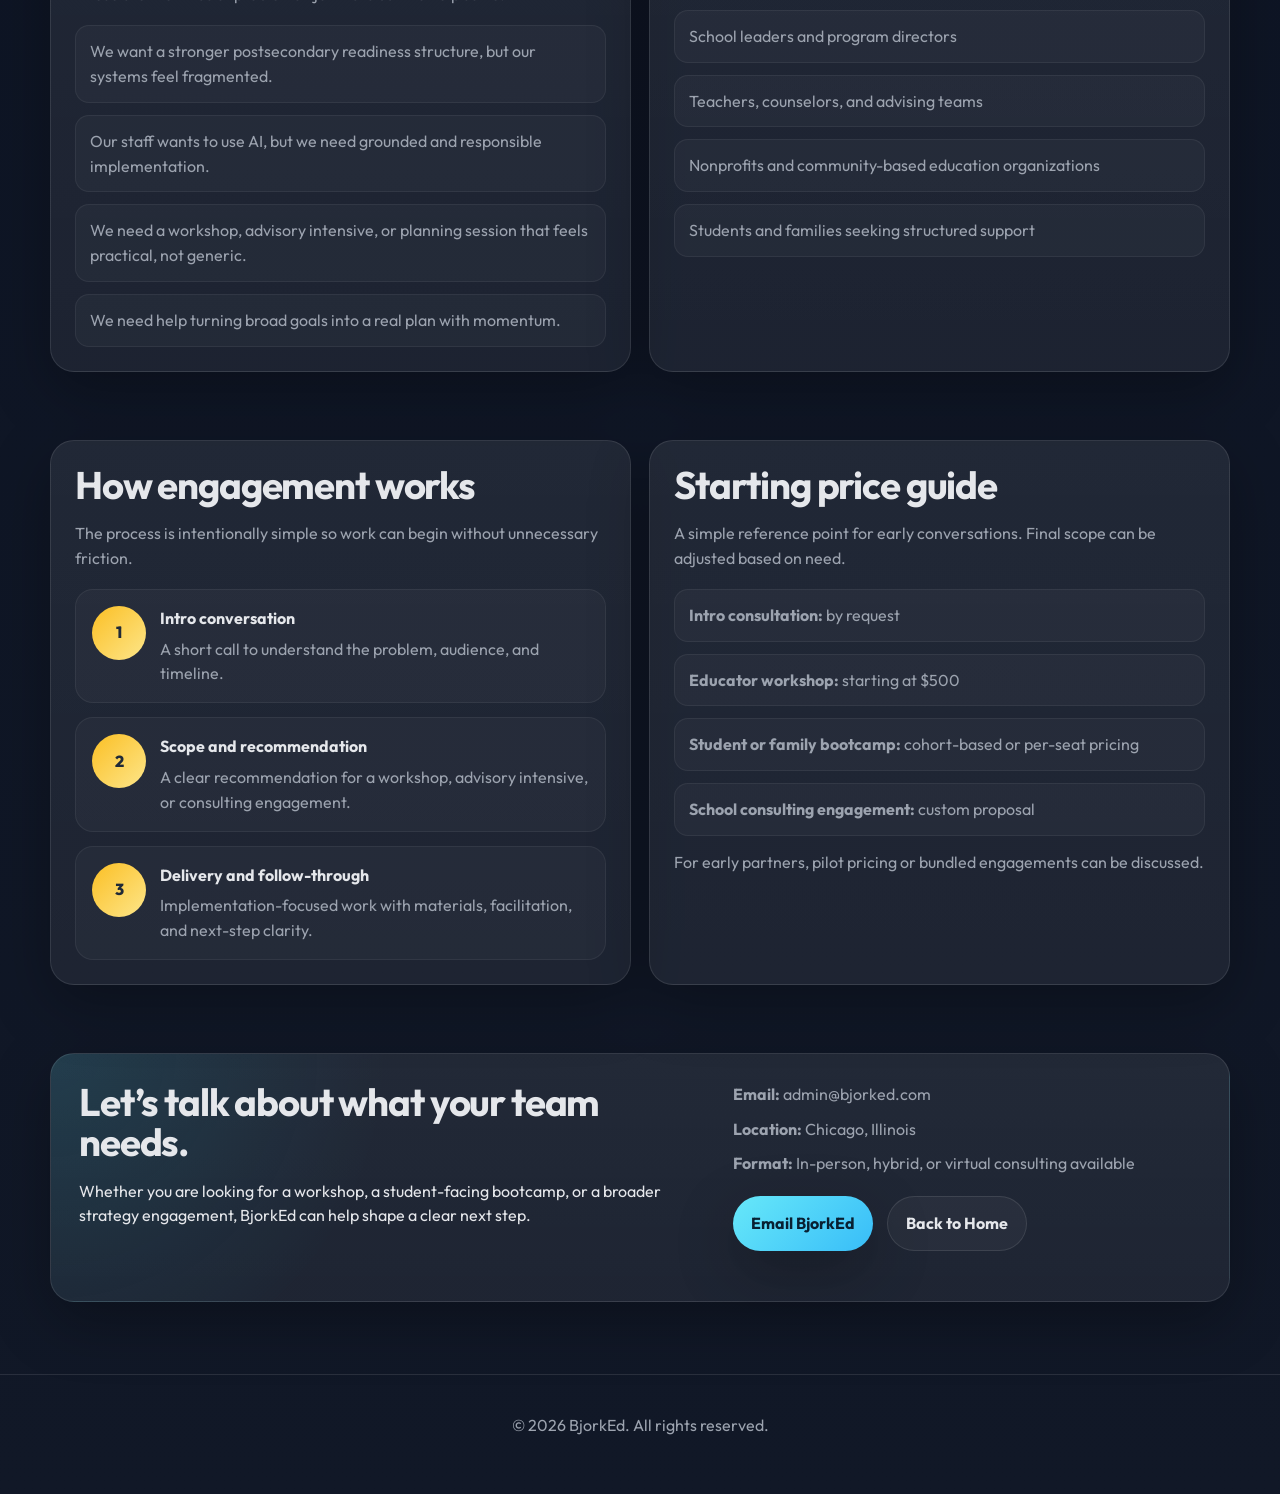
==== commit 64da22f0: "Update contact email from hello@ to admin@" ====
--- a/consulting/index.html
+++ b/consulting/index.html
@@ -599,12 +599,12 @@
         </div>
         <div class="contact-panel">
           <ul class="contact-list">
-            <li><strong>Email:</strong> hello@bjorked.com</li>
+            <li><strong>Email:</strong> admin@bjorked.com</li>
             <li><strong>Location:</strong> Chicago, Illinois</li>
             <li><strong>Format:</strong> In-person, hybrid, or virtual consulting available</li>
           </ul>
           <div class="button-row">
-            <a class="btn btn-primary" href="mailto:hello@bjorked.com?subject=BjorkEd%20Consulting%20Inquiry">Email BjorkEd</a>
+            <a class="btn btn-primary" href="mailto:admin@bjorked.com?subject=BjorkEd%20Consulting%20Inquiry">Email BjorkEd</a>
             <a class="btn btn-secondary" href="../index.html">Back to Home</a>
           </div>
         </div>
